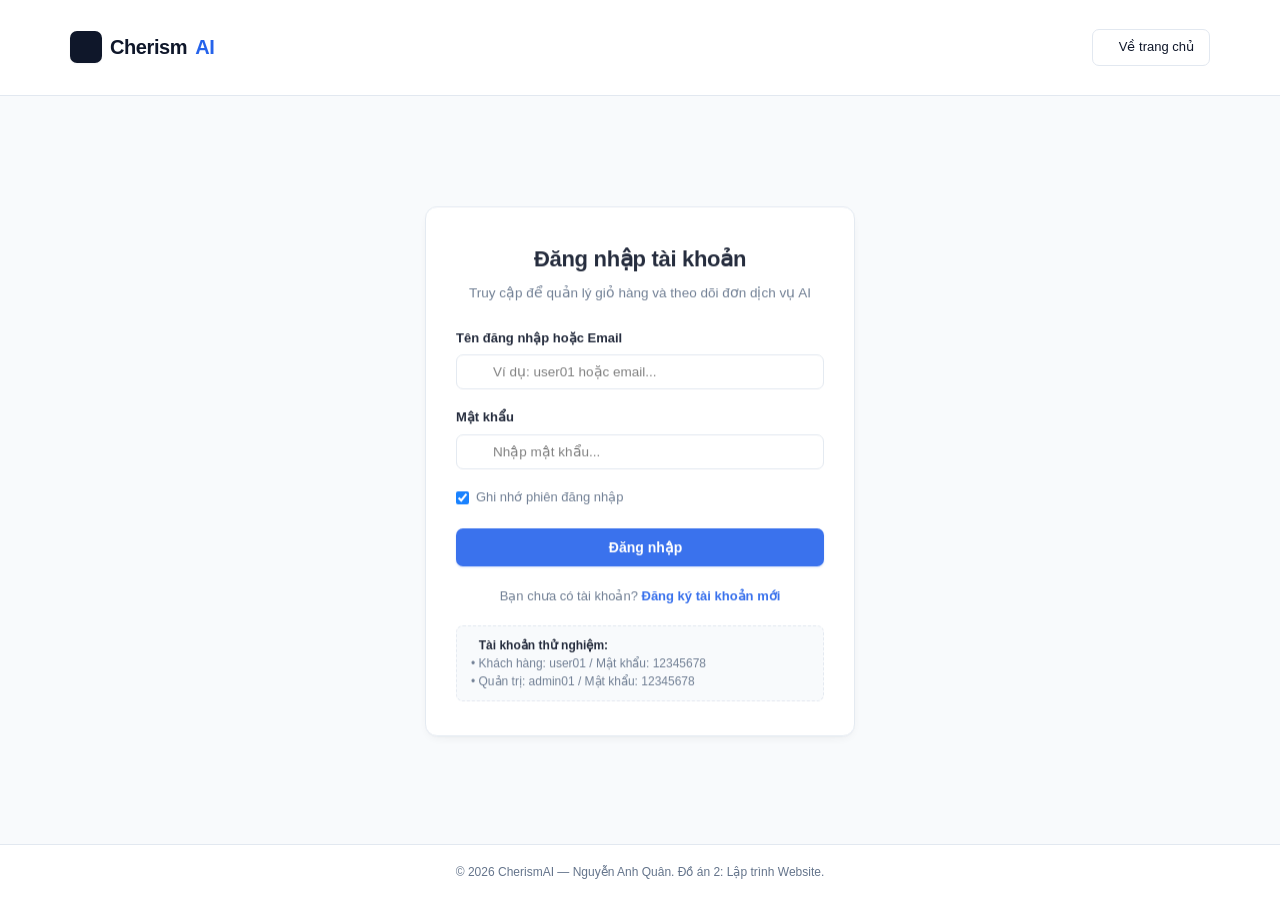
==== src/views/profile.html @ 3a06b3ff "update home, auth, profile & docs" ====
<!DOCTYPE html>
<html lang="vi">

<head>
  <meta charset="UTF-8">
  <meta name="viewport" content="width=device-width, initial-scale=1.0">
  <title>Hồ sơ cá nhân — CherismAI</title>

  <!-- Google Fonts: Plus Jakarta Sans -->
  <link rel="preconnect" href="https://fonts.googleapis.com">
  <link rel="preconnect" href="https://fonts.gstatic.com" crossorigin>
  <link href="https://fonts.googleapis.com/css2?family=Plus+Jakarta+Sans:wght@400;500;600;700&display=swap" rel="stylesheet">

  <link rel="stylesheet" href="../public/css/home.css">
  <link rel="stylesheet" href="../public/css/profile.css">
  <!-- Font Awesome Icons -->
  <link rel="stylesheet" href="https://cdnjs.cloudflare.com/ajax/libs/font-awesome/6.4.0/css/all.min.css">
</head>

<body>

  <!-- HEADER -->
  <header class="header">
    <div class="container nav-container">
      <a href="index.html" class="logo">
        <div class="logo-icon-box">
          <i class="fa-solid fa-shapes"></i>
        </div>
        Cherism<span>AI</span>
      </a>

      <div class="search-box">
        <input type="text" id="searchInput" placeholder="Tìm kiếm gói cước AI...">
        <button id="searchBtn" title="Tìm kiếm"><i class="fa-solid fa-magnifying-glass"></i></button>
      </div>

      <nav class="nav-links">
        <a href="index.html">Trang chủ</a>
        <a href="index.html#services">Dịch vụ AI</a>
        <a href="order_history.html">Đơn hàng</a>
        <a href="policy/term.html">Chính sách</a>
      </nav>

      <div class="user-actions">
        <a href="cart.html" class="cart-btn" title="Giỏ hàng">
          <i class="fa-solid fa-cart-shopping"></i>
          <span class="badge" id="cartCount">0</span>
        </a>
        <div id="userAuthArea" class="user-status"></div>
      </div>
    </div>
  </header>

  <!-- BREADCRUMB -->
  <div class="breadcrumb-wrap">
    <div class="container">
      <ul class="breadcrumb-list">
        <li><a href="index.html"><i class="fa-solid fa-house"></i> Trang chủ</a></li>
        <li><i class="fa-solid fa-chevron-right" style="font-size: 10px;"></i></li>
        <li>Tài khoản</li>
        <li><i class="fa-solid fa-chevron-right" style="font-size: 10px;"></i></li>
        <li class="current">Hồ sơ cá nhân</li>
      </ul>
    </div>
  </div>

  <!-- MAIN ACCOUNT LAYOUT -->
  <main class="container account-layout">
    <!-- LEFT SIDEBAR -->
    <aside class="account-sidebar">
      <div class="account-user-card">
        <div class="user-avatar-circle" id="sidebarAvatar">U</div>
        <h3 id="sidebarUsername">Người dùng</h3>
        <div class="user-email-text" id="sidebarEmail">email@example.com</div>
        <span class="user-role-badge" id="sidebarRole">Khách hàng</span>
      </div>

      <nav class="account-nav">
        <a href="profile.html" class="account-nav-item active">
          <i class="fa-regular fa-user"></i> Hồ sơ cá nhân
        </a>
        <a href="order_history.html" class="account-nav-item">
          <i class="fa-regular fa-clipboard"></i> Đơn hàng của tôi
        </a>
        <a href="payment_history.html" class="account-nav-item">
          <i class="fa-regular fa-credit-card"></i> Lịch sử thanh toán
        </a>
        <a href="auth/change.html" class="account-nav-item">
          <i class="fa-solid fa-key"></i> Đổi mật khẩu
        </a>
        <a href="javascript:void(0)" onclick="handleLogout()" class="account-nav-item logout">
          <i class="fa-solid fa-arrow-right-from-bracket"></i> Đăng xuất
        </a>
      </nav>
    </aside>

    <!-- RIGHT CONTENT -->
    <section class="account-main">
      <!-- STAT CARDS -->
      <div class="stat-grid">
        <div class="stat-card">
          <div class="stat-icon" style="background: #eff6ff; color: #2563eb;">
            <i class="fa-solid fa-box-archive"></i>
          </div>
          <div class="stat-info">
            <div class="stat-value" id="statOrderCount">0</div>
            <div class="stat-label">Đơn hàng đã đặt</div>
          </div>
        </div>

        <div class="stat-card">
          <div class="stat-icon" style="background: #ecfdf5; color: #16a34a;">
            <i class="fa-solid fa-receipt"></i>
          </div>
          <div class="stat-info">
            <div class="stat-value" id="statPaymentCount">0</div>
            <div class="stat-label">Giao dịch thanh toán</div>
          </div>
        </div>
      </div>

      <!-- PROFILE FORM CARD -->
      <div class="account-card">
        <div class="account-card-header">
          <h3><i class="fa-solid fa-address-card" style="color: var(--primary-color); margin-right: 6px;"></i> Thông tin tài khoản</h3>
        </div>
        <div class="account-card-body">
          <div id="profileAlert" class="form-alert"></div>

          <form id="profileForm" novalidate>
            <div style="display: grid; grid-template-columns: 1fr 1fr; gap: 18px;">
              <!-- Mã định danh (UID) -->
              <div class="form-group">
                <label class="form-label">Mã tài khoản</label>
                <input type="text" id="uidInput" class="form-input" style="background: #f8fafc; cursor: not-allowed;" readonly>
              </div>

              <!-- Vai trò -->
              <div class="form-group">
                <label class="form-label">Vai trò hệ thống</label>
                <input type="text" id="roleInput" class="form-input" style="background: #f8fafc; cursor: not-allowed;" readonly>
              </div>
            </div>

            <!-- Tên đăng nhập -->
            <div class="form-group">
              <label class="form-label" for="usernameInput">Tên người dùng (Username)</label>
              <div class="form-input-wrap">
                <i class="fa-regular fa-user form-input-icon"></i>
                <input type="text" id="usernameInput" class="form-input" placeholder="Nhập tên người dùng..." required>
              </div>
              <div id="usernameError" class="form-error-msg">Tên người dùng phải có ít nhất 3 ký tự.</div>
            </div>

            <!-- Email -->
            <div class="form-group">
              <label class="form-label" for="emailInput">Địa chỉ Email</label>
              <div class="form-input-wrap">
                <i class="fa-regular fa-envelope form-input-icon"></i>
                <input type="email" id="emailInput" class="form-input" placeholder="Nhập địa chỉ email..." required>
              </div>
              <div id="emailError" class="form-error-msg">Địa chỉ email không hợp lệ.</div>
            </div>

            <!-- Ngày tham gia -->
            <div class="form-group">
              <label class="form-label">Ngày tham gia hệ thống</label>
              <input type="text" id="createdAtInput" class="form-input" style="background: #f8fafc; cursor: not-allowed;" readonly>
            </div>

            <!-- Actions -->
            <div style="display: flex; gap: 12px; margin-top: 24px; flex-wrap: wrap;">
              <button type="submit" id="saveProfileBtn" class="btn btn-primary">
                <i class="fa-regular fa-floppy-disk"></i> Lưu thay đổi
              </button>
              <a href="auth/change.html" class="btn btn-secondary">
                <i class="fa-solid fa-key"></i> Đổi mật khẩu
              </a>
            </div>
          </form>
        </div>
      </div>
    </section>
  </main>

  <!-- TOAST NOTIFICATION -->
  <div class="toast-msg" id="toastMsg"></div>

  <!-- FOOTER -->
  <footer class="footer">
    <div class="container footer-content">
      <div class="footer-col">
        <h4>CherismAI</h4>
        <p>Đồ án 2: Website cung cấp dịch vụ AI phục vụ học tập và công việc.</p>
        <p>Sinh viên: Nguyễn Anh Quân — MSSV: 10124262</p>
        <p>Trường ĐH Sư phạm Kỹ thuật Hưng Yên</p>
      </div>
      <div class="footer-col">
        <h4>Dịch vụ AI</h4>
        <ul>
          <li><a href="index.html#services">Tạo văn bản (ChatGPT, Claude)</a></li>
          <li><a href="index.html#services">Tạo ảnh (Midjourney, Canva)</a></li>
          <li><a href="index.html#services">Lập trình (Copilot, DeepSeek)</a></li>
        </ul>
      </div>
      <div class="footer-col">
        <h4>Tài khoản</h4>
        <ul>
          <li><a href="cart.html">Giỏ hàng</a></li>
          <li><a href="order_history.html">Lịch sử đơn hàng</a></li>
          <li><a href="payment_history.html">Lịch sử thanh toán</a></li>
          <li><a href="profile.html">Hồ sơ cá nhân</a></li>
        </ul>
      </div>
      <div class="footer-col">
        <h4>Chính sách</h4>
        <ul>
          <li><a href="policy/term.html">Điều khoản dịch vụ</a></li>
          <li><a href="policy/privacy.html">Chính sách bảo mật</a></li>
          <li><a href="policy/refund.html">Chính sách hoàn tiền</a></li>
        </ul>
      </div>
    </div>
    <div class="footer-bottom">
      <p>&copy; 2026 CherismAI — Nguyễn Anh Quân. Tất cả quyền được bảo lưu.</p>
    </div>
  </footer>

  <!-- SCRIPTS (TÁCH RIÊNG HOÀN TOÀN) -->
  <script src="../public/js/load_data.js"></script>
  <script src="../public/js/profile.js"></script>
</body>

</html>
---- src/public/css/home.css ----
/* --- RESET VÀ CẤU HÌNH BIẾN TOÀN CỤC --- */
:root {
    --primary-color: #2563eb;
    --primary-hover: #1d4ed8;
    --primary-light: #eff6ff;
    --secondary-color: #0f172a;
    --bg-color: #f8fafc;
    --card-bg: #ffffff;
    --text-dark: #0f172a;
    --text-muted: #64748b;
    --border-color: #e2e8f0;
    --border-hover: #cbd5e1;
    --accent-color: #f59e0b;
    --success-color: #16a34a;
    --shadow-sm: 0 1px 2px 0 rgba(15, 23, 42, 0.05);
    --shadow-md: 0 4px 12px -2px rgba(15, 23, 42, 0.06), 0 2px 4px -2px rgba(15, 23, 42, 0.04);
    --shadow-lg: 0 16px 32px -8px rgba(15, 23, 42, 0.09), 0 4px 8px -2px rgba(15, 23, 42, 0.03);
    --ease-out: cubic-bezier(0.16, 1, 0.3, 1);
}

* {
    margin: 0;
    padding: 0;
    box-sizing: border-box;
    font-family: -apple-system, BlinkMacSystemFont, 'Plus Jakarta Sans', 'Segoe UI', Roboto, sans-serif;
}

body {
    background-color: var(--bg-color);
    color: var(--text-dark);
    line-height: 1.6;
    -webkit-font-smoothing: antialiased;
}

.container {
    width: 92%;
    max-width: 1140px;
    margin: 0 auto;
}

/* --- HEADER & NAVIGATION (Blended Backdrop Blur) --- */
.header {
    background-color: rgba(255, 255, 255, 0.94);
    backdrop-filter: blur(10px);
    -webkit-backdrop-filter: blur(10px);
    border-bottom: 1px solid rgba(226, 232, 240, 0.85);
    position: sticky;
    top: 0;
    z-index: 100;
    transition: background-color 0.2s var(--ease-out), box-shadow 0.2s var(--ease-out);
}

.nav-container {
    display: flex;
    align-items: center;
    justify-content: space-between;
    padding: 13px 0;
    gap: 20px;
}

.logo {
    font-size: 20px;
    font-weight: 700;
    text-decoration: none;
    color: var(--secondary-color);
    display: flex;
    align-items: center;
    gap: 8px;
    letter-spacing: -0.4px;
    transition: transform 0.2s var(--ease-out);
}

.logo:hover {
    transform: scale(1.02);
}

.logo-icon-box {
    width: 32px;
    height: 32px;
    background: var(--secondary-color);
    color: #fff;
    border-radius: 7px;
    display: flex;
    align-items: center;
    justify-content: center;
    font-size: 15px;
    box-shadow: var(--shadow-sm);
}

.logo span {
    color: var(--primary-color);
}

.search-box {
    display: flex;
    width: 340px;
    background: #f1f5f9;
    border-radius: 8px;
    overflow: hidden;
    border: 1px solid transparent;
    transition: all 0.2s var(--ease-out);
}

.search-box:focus-within {
    background: #ffffff;
    border-color: var(--primary-color);
    box-shadow: 0 0 0 3px rgba(37, 99, 235, 0.12);
}

.search-box input {
    flex: 1;
    padding: 8px 12px;
    border: none;
    outline: none;
    background: transparent;
    font-size: 13.5px;
    color: var(--text-dark);
}

.search-box button {
    background: transparent;
    color: var(--text-muted);
    border: none;
    padding: 0 14px;
    cursor: pointer;
    transition: color 0.15s;
}

.search-box button:hover {
    color: var(--primary-color);
}

.nav-links {
    display: flex;
    align-items: center;
    gap: 22px;
}

.nav-links a {
    text-decoration: none;
    color: var(--text-muted);
    font-weight: 500;
    font-size: 14px;
    position: relative;
    padding: 4px 0;
    transition: color 0.15s ease;
}

.nav-links a::after {
    content: '';
    position: absolute;
    bottom: -1px;
    left: 0;
    width: 0%;
    height: 2px;
    background-color: var(--primary-color);
    transition: width 0.2s var(--ease-out);
    border-radius: 2px;
}

.nav-links a:hover,
.nav-links a.active {
    color: var(--secondary-color);
}

.nav-links a.active::after,
.nav-links a:hover::after {
    width: 100%;
}

.user-actions {
    display: flex;
    align-items: center;
    gap: 12px;
}

.cart-btn {
    position: relative;
    color: var(--text-dark);
    font-size: 16px;
    text-decoration: none;
    display: flex;
    align-items: center;
    justify-content: center;
    width: 38px;
    height: 38px;
    border-radius: 8px;
    border: 1px solid var(--border-color);
    background: #fff;
    transition: all 0.2s var(--ease-out);
}

.cart-btn:hover {
    border-color: var(--primary-color);
    color: var(--primary-color);
    transform: translateY(-1px);
    box-shadow: var(--shadow-sm);
}

.cart-btn .badge {
    position: absolute;
    top: -6px;
    right: -6px;
    background-color: var(--primary-color);
    color: #fff;
    font-size: 11px;
    font-weight: 700;
    padding: 1px 6px;
    border-radius: 10px;
    min-width: 18px;
    text-align: center;
    transition: transform 0.2s var(--ease-out);
}

/* Hiệu ứng nảy Badge khi thêm giỏ hàng */
.cart-btn .badge.bounce {
    animation: badgeBounce 0.4s var(--ease-out);
}

@keyframes badgeBounce {
    0% { transform: scale(1); }
    50% { transform: scale(1.35); }
    100% { transform: scale(1); }
}

.user-status {
    display: flex;
    align-items: center;
    gap: 8px;
}

.btn {
    padding: 7px 15px;
    border-radius: 7px;
    cursor: pointer;
    font-size: 13px;
    font-weight: 500;
    border: 1px solid transparent;
    text-decoration: none;
    display: inline-flex;
    align-items: center;
    gap: 6px;
    transition: all 0.2s var(--ease-out);
}

.btn:active {
    transform: scale(0.97);
}

.btn-primary {
    background: var(--primary-color);
    color: #fff;
    box-shadow: 0 1px 2px rgba(37, 99, 235, 0.2);
}

.btn-primary:hover {
    background: var(--primary-hover);
    box-shadow: 0 4px 10px rgba(37, 99, 235, 0.25);
    transform: translateY(-1px);
}

.btn-secondary {
    background: #fff;
    color: var(--text-dark);
    border-color: var(--border-color);
}

.btn-secondary:hover {
    background: #f8fafc;
    border-color: var(--border-hover);
    transform: translateY(-1px);
}

.btn-outline {
    background: transparent;
    border-color: var(--border-color);
    color: var(--text-dark);
}

.btn-outline:hover {
    border-color: var(--primary-color);
    color: var(--primary-color);
}

/* --- HERO SECTION (Tinh chỉnh thanh lịch, nhẹ nhàng) --- */
.hero {
    background: radial-gradient(100% 100% at 50% 0%, #f1f5f9 0%, #ffffff 80%);
    border-bottom: 1px solid var(--border-color);
    padding: 60px 0 54px 0;
    position: relative;
    overflow: hidden;
}

.hero-content {
    max-width: 740px;
    margin: 0 auto;
    text-align: center;
    animation: heroFadeIn 0.6s var(--ease-out);
}

@keyframes heroFadeIn {
    from {
        opacity: 0;
        transform: translateY(14px);
    }
    to {
        opacity: 1;
        transform: translateY(0);
    }
}

.hero-tag {
    display: inline-flex;
    align-items: center;
    gap: 6px;
    font-size: 12px;
    font-weight: 600;
    color: var(--primary-color);
    background: #eff6ff;
    border: 1px solid #bfdbfe;
    padding: 4px 12px;
    border-radius: 20px;
    margin-bottom: 16px;
}

.hero-tag i {
    font-size: 11px;
}

.hero h1 {
    font-size: 34px;
    font-weight: 700;
    color: var(--secondary-color);
    line-height: 1.25;
    letter-spacing: -0.6px;
    margin-bottom: 14px;
}

.hero p {
    font-size: 15px;
    color: var(--text-muted);
    line-height: 1.6;
    margin-bottom: 24px;
}

.hero-btns {
    display: flex;
    justify-content: center;
    gap: 12px;
}

/* --- SERVICES SECTION & FILTER TABS --- */
.services-section {
    padding: 45px 0 60px 0;
}

.section-title {
    margin-bottom: 25px;
}

.section-title h2 {
    font-size: 22px;
    font-weight: 700;
    color: var(--secondary-color);
    letter-spacing: -0.3px;
    margin-bottom: 6px;
}

.section-title p {
    color: var(--text-muted);
    font-size: 14px;
}

.filter-tabs {
    display: flex;
    gap: 8px;
    margin-bottom: 25px;
    flex-wrap: wrap;
}

.tab-btn {
    padding: 7px 15px;
    border-radius: 8px;
    border: 1px solid var(--border-color);
    background: #fff;
    cursor: pointer;
    font-size: 13px;
    font-weight: 500;
    color: var(--text-muted);
    transition: all 0.2s var(--ease-out);
}

.tab-btn:hover {
    border-color: var(--border-hover);
    color: var(--secondary-color);
}

.tab-btn.active {
    background: var(--secondary-color);
    color: #fff;
    border-color: var(--secondary-color);
    box-shadow: var(--shadow-sm);
}

/* --- SERVICE GRID & CARDS --- */
.service-grid {
    display: grid;
    grid-template-columns: repeat(auto-fill, minmax(260px, 1fr));
    gap: 22px;
}

.service-card {
    background: var(--card-bg);
    border-radius: 10px;
    border: 1px solid var(--border-color);
    overflow: hidden;
    box-shadow: var(--shadow-sm);
    display: flex;
    flex-direction: column;
    transition: transform 0.22s var(--ease-out), box-shadow 0.22s var(--ease-out), border-color 0.22s var(--ease-out);
    opacity: 0;
    animation: cardEntrance 0.4s var(--ease-out) forwards;
}

/* Card Thumbnail */
.card-thumb {
    width: 100%;
    height: 145px;
    background: #f1f5f9;
    overflow: hidden;
    position: relative;
    border-bottom: 1px solid var(--border-color);
}

.card-thumb img {
    width: 100%;
    height: 100%;
    object-fit: cover;
    transition: transform 0.3s var(--ease-out);
}

.service-card:hover .card-thumb img {
    transform: scale(1.05);
}

@keyframes cardEntrance {
    from {
        opacity: 0;
        transform: translateY(12px);
    }
    to {
        opacity: 1;
        transform: translateY(0);
    }
}

.service-card:hover {
    transform: translateY(-4px);
    box-shadow: var(--shadow-md);
    border-color: #cbd5e1;
}

.card-body {
    padding: 18px;
    display: flex;
    flex-direction: column;
    flex: 1;
}

.card-header-line {
    display: flex;
    align-items: center;
    justify-content: space-between;
    margin-bottom: 12px;
}

.card-brand-wrap {
    display: flex;
    align-items: center;
    gap: 8px;
}

.card-icon {
    width: 32px;
    height: 32px;
    border-radius: 7px;
    display: flex;
    align-items: center;
    justify-content: center;
    font-size: 15px;
}

.card-tag {
    font-size: 11px;
    font-weight: 600;
    color: var(--primary-color);
    background: var(--primary-light);
    padding: 2px 8px;
    border-radius: 4px;
}

.card-duration {
    font-size: 12px;
    color: var(--text-muted);
}

.card-title {
    font-size: 16px;
    font-weight: 600;
    margin-bottom: 6px;
    color: var(--secondary-color);
    letter-spacing: -0.2px;
}

.card-desc {
    font-size: 13px;
    color: var(--text-muted);
    margin-bottom: 16px;
    flex: 1;
    line-height: 1.5;
}

.card-footer {
    display: flex;
    align-items: center;
    justify-content: space-between;
    border-top: 1px solid #f1f5f9;
    padding-top: 14px;
    gap: 8px;
}

.price {
    font-size: 16px;
    font-weight: 700;
    color: var(--secondary-color);
}

.card-btns {
    display: flex;
    gap: 6px;
}

/* --- FEATURES (QUY TRÌNH 3 BƯỚC) --- */
.features {
    background: #ffffff;
    border-top: 1px solid var(--border-color);
    border-bottom: 1px solid var(--border-color);
    padding: 45px 0;
}

.features-grid {
    display: grid;
    grid-template-columns: repeat(3, 1fr);
    gap: 25px;
}

.feature-item {
    padding: 16px;
    border-radius: 8px;
    border: 1px solid transparent;
    transition: all 0.2s var(--ease-out);
}

.feature-item:hover {
    background: #f8fafc;
    border-color: var(--border-color);
    transform: translateY(-2px);
}

.feature-icon-box {
    width: 44px;
    height: 44px;
    background: #eff6ff;
    color: var(--primary-color);
    border-radius: 8px;
    display: flex;
    align-items: center;
    justify-content: center;
    font-size: 18px;
    margin-bottom: 14px;
    transition: transform 0.2s var(--ease-out);
}

.feature-item:hover .feature-icon-box {
    transform: scale(1.08);
}

.feature-item h3 {
    font-size: 15px;
    font-weight: 600;
    margin-bottom: 6px;
    color: var(--secondary-color);
}

.feature-item p {
    color: var(--text-muted);
    font-size: 13px;
    line-height: 1.5;
}

/* --- FOOTER --- */
.footer {
    background: #0f172a;
    color: #94a3b8;
    padding: 48px 0 22px 0;
    font-size: 13px;
}

.footer-content {
    display: grid;
    grid-template-columns: 2fr 1fr 1fr 1fr;
    gap: 30px;
    margin-bottom: 30px;
}

.footer-col h4 {
    color: #f8fafc;
    font-size: 14px;
    font-weight: 600;
    margin-bottom: 14px;
}

.footer-col p {
    line-height: 1.6;
    margin-bottom: 10px;
}

.footer-col ul {
    list-style: none;
}

.footer-col ul li {
    margin-bottom: 8px;
}

.footer-col ul li a {
    color: #94a3b8;
    text-decoration: none;
    transition: color 0.15s, transform 0.15s;
    display: inline-block;
}

.footer-col ul li a:hover {
    color: #ffffff;
    transform: translateX(2px);
}

.footer-bottom {
    border-top: 1px solid #1e293b;
    padding-top: 20px;
    text-align: center;
    color: #64748b;
    font-size: 12px;
}

/* --- MODAL CHI TIẾT DỊCH VỤ (Spring Entrance Animation) --- */
.modal-overlay {
    position: fixed;
    top: 0;
    left: 0;
    right: 0;
    bottom: 0;
    background: rgba(15, 23, 42, 0.5);
    backdrop-filter: blur(4px);
    -webkit-backdrop-filter: blur(4px);
    display: none;
    align-items: center;
    justify-content: center;
    z-index: 1000;
    padding: 16px;
    opacity: 0;
    transition: opacity 0.25s var(--ease-out);
}

.modal-overlay.active {
    display: flex;
    opacity: 1;
}

.modal-box {
    background: #ffffff;
    border-radius: 10px;
    width: 100%;
    max-width: 520px;
    border: 1px solid var(--border-color);
    box-shadow: var(--shadow-lg);
    overflow: hidden;
    transform: scale(0.95) translateY(10px);
    transition: transform 0.25s var(--ease-out);
}

.modal-overlay.active .modal-box {
    transform: scale(1) translateY(0);
}

.modal-header {
    display: flex;
    align-items: center;
    justify-content: space-between;
    padding: 14px 20px;
    border-bottom: 1px solid var(--border-color);
}

.modal-header h3 {
    font-size: 16px;
    font-weight: 600;
    color: var(--secondary-color);
}

.modal-thumb {
    width: 100%;
    height: 160px;
    background: #f1f5f9;
    overflow: hidden;
    border-bottom: 1px solid var(--border-color);
}

.modal-thumb img {
    width: 100%;
    height: 100%;
    object-fit: cover;
}

.modal-close {
    background: transparent;
    border: none;
    font-size: 20px;
    cursor: pointer;
    color: var(--text-muted);
    transition: color 0.15s, transform 0.15s;
    padding: 0 4px;
}

.modal-close:hover {
    color: var(--text-dark);
    transform: scale(1.1);
}

.modal-body {
    padding: 20px;
    font-size: 14px;
}

.modal-info-row {
    display: flex;
    justify-content: space-between;
    margin-bottom: 10px;
    padding-bottom: 8px;
    border-bottom: 1px dashed var(--border-color);
}

.modal-info-row .label {
    color: var(--text-muted);
}

.modal-info-row .val {
    font-weight: 600;
    color: var(--secondary-color);
}

.modal-desc-title {
    font-weight: 600;
    margin-top: 14px;
    margin-bottom: 6px;
    color: var(--secondary-color);
}

.modal-desc-content {
    color: var(--text-muted);
    line-height: 1.5;
    background: #f8fafc;
    padding: 12px;
    border-radius: 6px;
    border: 1px solid var(--border-color);
}

.modal-footer {
    display: flex;
    justify-content: flex-end;
    gap: 10px;
    padding: 14px 20px;
    border-top: 1px solid var(--border-color);
    background: #f8fafc;
}

/* --- TOAST THÔNG BÁO (Smooth Slide-Up Notification) --- */
.toast-msg {
    position: fixed;
    bottom: 24px;
    right: 24px;
    background: #0f172a;
    color: #fff;
    padding: 11px 18px;
    border-radius: 8px;
    font-size: 13px;
    display: flex;
    align-items: center;
    gap: 8px;
    z-index: 1001;
    box-shadow: 0 10px 25px -5px rgba(0, 0, 0, 0.25);
    opacity: 0;
    transform: translateY(16px);
    pointer-events: none;
    transition: opacity 0.25s var(--ease-out), transform 0.25s var(--ease-out);
}

.toast-msg.active {
    opacity: 1;
    transform: translateY(0);
    pointer-events: auto;
}

/* --- RESPONSIVE MOBILE --- */
@media (max-width: 820px) {
    .nav-container {
        flex-wrap: wrap;
    }

    .search-box {
        order: 3;
        width: 100%;
    }

    .features-grid {
        grid-template-columns: 1fr;
    }

    .footer-content {
        grid-template-columns: 1fr 1fr;
    }
}

@media (max-width: 540px) {
    .footer-content {
        grid-template-columns: 1fr;
    }

    .nav-links {
        display: none;
    }
}


/* ============================================================
   AUTH PAGES (LOGIN & REGISTER)
   ============================================================ */
.auth-page {
    min-height: 100vh;
    display: flex;
    flex-direction: column;
    justify-content: space-between;
    background-color: var(--bg-color);
}

.auth-header {
    padding: 16px 0;
    border-bottom: 1px solid var(--border-color);
    background: #ffffff;
}

.auth-container {
    flex: 1;
    display: flex;
    align-items: center;
    justify-content: center;
    padding: 40px 16px;
}

.auth-card {
    background: #ffffff;
    border: 1px solid var(--border-color);
    border-radius: 12px;
    box-shadow: var(--shadow-md);
    width: 100%;
    max-width: 430px;
    padding: 34px 30px;
    animation: heroFadeIn 0.35s var(--ease-out);
}

.auth-card-header {
    text-align: center;
    margin-bottom: 24px;
}

.auth-card-header h2 {
    font-size: 22px;
    font-weight: 700;
    color: var(--secondary-color);
    margin-bottom: 6px;
    letter-spacing: -0.3px;
}

.auth-card-header p {
    font-size: 13.5px;
    color: var(--text-muted);
}

.form-group {
    margin-bottom: 18px;
}

.form-label {
    display: block;
    font-size: 13px;
    font-weight: 600;
    color: var(--secondary-color);
    margin-bottom: 6px;
}

.form-input-wrap {
    position: relative;
    display: flex;
    align-items: center;
}

.form-input-icon {
    position: absolute;
    left: 12px;
    color: var(--text-muted);
    font-size: 14px;
    pointer-events: none;
}

.form-input {
    width: 100%;
    padding: 9px 38px 9px 36px;
    border: 1px solid var(--border-color);
    border-radius: 7px;
    font-size: 13.5px;
    color: var(--text-dark);
    background: #ffffff;
    outline: none;
    transition: all 0.2s var(--ease-out);
}

.form-input:focus {
    border-color: var(--primary-color);
    box-shadow: 0 0 0 3px rgba(37, 99, 235, 0.12);
}

.form-input.error {
    border-color: #ef4444;
    background-color: #fef2f2;
}

.password-toggle-btn {
    position: absolute;
    right: 10px;
    background: none;
    border: none;
    color: var(--text-muted);
    cursor: pointer;
    font-size: 14px;
    padding: 4px;
    transition: color 0.15s;
}

.password-toggle-btn:hover {
    color: var(--text-dark);
}

.form-error-msg {
    font-size: 12px;
    color: #dc2626;
    margin-top: 5px;
    display: none;
}

.form-error-msg.active {
    display: block;
}

.form-alert {
    padding: 10px 14px;
    border-radius: 7px;
    font-size: 13px;
    margin-bottom: 18px;
    display: none;
}

.form-alert.error {
    background-color: #fef2f2;
    border: 1px solid #fecaca;
    color: #991b1b;
    display: flex;
    align-items: center;
    gap: 8px;
}

.form-alert.success {
    background-color: #f0fdf4;
    border: 1px solid #bbf7d0;
    color: #166534;
    display: flex;
    align-items: center;
    gap: 8px;
}

.form-options {
    display: flex;
    align-items: center;
    justify-content: space-between;
    font-size: 13px;
    margin-bottom: 20px;
}

.form-checkbox {
    display: flex;
    align-items: center;
    gap: 7px;
    cursor: pointer;
    color: var(--text-muted);
}

.btn-block {
    width: 100%;
    justify-content: center;
    padding: 10px;
    font-size: 14px;
    font-weight: 600;
}

.auth-footer-text {
    text-align: center;
    font-size: 13px;
    color: var(--text-muted);
    margin-top: 20px;
}

.auth-footer-text a {
    color: var(--primary-color);
    font-weight: 600;
    text-decoration: none;
}

.auth-footer-text a:hover {
    text-decoration: underline;
}

.auth-hint-box {
    margin-top: 18px;
    padding: 10px 14px;
    background: #f8fafc;
    border: 1px dashed var(--border-color);
    border-radius: 7px;
    font-size: 12px;
    color: var(--text-muted);
    line-height: 1.5;
}

.auth-hint-box strong {
    color: var(--secondary-color);
}


/* ============================================================
   ACCOUNT & DASHBOARD LAYOUT (PROFILE, ORDERS, PAYMENTS)
   ============================================================ */
.breadcrumb-wrap {
    padding: 12px 0;
    border-bottom: 1px solid var(--border-color);
    background: #ffffff;
    font-size: 13px;
    color: var(--text-muted);
}

.breadcrumb-list {
    display: flex;
    align-items: center;
    gap: 8px;
    list-style: none;
}

.breadcrumb-list a {
    color: var(--text-muted);
    text-decoration: none;
    transition: color 0.15s;
}

.breadcrumb-list a:hover {
    color: var(--primary-color);
}

.breadcrumb-list .current {
    color: var(--secondary-color);
    font-weight: 600;
}

.account-layout {
    display: grid;
    grid-template-columns: 260px 1fr;
    gap: 28px;
    padding: 30px 0 60px 0;
    align-items: start;
}

.account-sidebar {
    background: #ffffff;
    border: 1px solid var(--border-color);
    border-radius: 10px;
    box-shadow: var(--shadow-sm);
    overflow: hidden;
}

.account-user-card {
    padding: 22px 18px;
    border-bottom: 1px solid var(--border-color);
    text-align: center;
    background: #f8fafc;
}

.user-avatar-circle {
    width: 54px;
    height: 54px;
    border-radius: 50%;
    background: var(--secondary-color);
    color: #ffffff;
    font-size: 22px;
    font-weight: 700;
    display: flex;
    align-items: center;
    justify-content: center;
    margin: 0 auto 10px auto;
    box-shadow: var(--shadow-sm);
}

.account-user-card h3 {
    font-size: 16px;
    font-weight: 700;
    color: var(--secondary-color);
    margin-bottom: 3px;
}

.account-user-card .user-email-text {
    font-size: 12px;
    color: var(--text-muted);
    margin-bottom: 8px;
}

.account-user-card .user-role-badge {
    display: inline-block;
    font-size: 11px;
    font-weight: 600;
    padding: 2px 10px;
    border-radius: 12px;
    background: #e0f2fe;
    color: #0369a1;
}

.account-nav {
    display: flex;
    flex-direction: column;
    padding: 8px;
}

.account-nav-item {
    display: flex;
    align-items: center;
    gap: 12px;
    padding: 10px 14px;
    border-radius: 7px;
    text-decoration: none;
    color: var(--text-muted);
    font-size: 13.5px;
    font-weight: 500;
    transition: all 0.15s ease;
}

.account-nav-item i {
    font-size: 15px;
    width: 20px;
    text-align: center;
}

.account-nav-item:hover {
    background: #f1f5f9;
    color: var(--secondary-color);
}

.account-nav-item.active {
    background: var(--secondary-color);
    color: #ffffff;
}

.account-nav-item.logout {
    color: #dc2626;
    margin-top: 6px;
    border-top: 1px solid #f1f5f9;
}

.account-nav-item.logout:hover {
    background: #fef2f2;
    color: #b91c1c;
}

.account-main {
    display: flex;
    flex-direction: column;
    gap: 22px;
}

.account-card {
    background: #ffffff;
    border: 1px solid var(--border-color);
    border-radius: 10px;
    box-shadow: var(--shadow-sm);
    overflow: hidden;
}

.account-card-header {
    padding: 16px 20px;
    border-bottom: 1px solid var(--border-color);
    display: flex;
    align-items: center;
    justify-content: space-between;
}

.account-card-header h3 {
    font-size: 15px;
    font-weight: 700;
    color: var(--secondary-color);
}

.account-card-body {
    padding: 22px 20px;
}

.stat-grid {
    display: grid;
    grid-template-columns: repeat(2, 1fr);
    gap: 16px;
    margin-bottom: 22px;
}

.stat-card {
    background: #ffffff;
    border: 1px solid var(--border-color);
    border-radius: 8px;
    padding: 16px 18px;
    display: flex;
    align-items: center;
    gap: 14px;
    transition: border-color 0.15s;
}

.stat-card:hover {
    border-color: var(--border-hover);
}

.stat-icon {
    width: 44px;
    height: 44px;
    border-radius: 8px;
    display: flex;
    align-items: center;
    justify-content: center;
    font-size: 18px;
}

.stat-info .stat-value {
    font-size: 20px;
    font-weight: 700;
    color: var(--secondary-color);
    line-height: 1.2;
}

.stat-info .stat-label {
    font-size: 12px;
    color: var(--text-muted);
}

@media (max-width: 768px) {
    .account-layout {
        grid-template-columns: 1fr;
    }

    .stat-grid {
        grid-template-columns: 1fr;
    }
}
---- src/public/css/profile.css ----
/* ============================================================
   DỰ ÁN: CherismAI
   TỆP: profile.css - Kiểu dáng phân hệ quản lý tài khoản & hồ sơ cá nhân
   ============================================================ */

.breadcrumb-wrap {
    padding: 12px 0;
    border-bottom: 1px solid var(--border-color, #e2e8f0);
    background: #ffffff;
    font-size: 13px;
    color: var(--text-muted, #64748b);
}

.breadcrumb-list {
    display: flex;
    align-items: center;
    gap: 8px;
    list-style: none;
}

.breadcrumb-list a {
    color: var(--text-muted, #64748b);
    text-decoration: none;
    transition: color 0.15s;
}

.breadcrumb-list a:hover {
    color: var(--primary-color, #2563eb);
}

.breadcrumb-list .current {
    color: var(--secondary-color, #0f172a);
    font-weight: 600;
}

.account-layout {
    display: grid;
    grid-template-columns: 260px 1fr;
    gap: 28px;
    padding: 30px 0 60px 0;
    align-items: start;
}

.account-sidebar {
    background: #ffffff;
    border: 1px solid var(--border-color, #e2e8f0);
    border-radius: 10px;
    box-shadow: var(--shadow-sm, 0 1px 2px 0 rgba(15, 23, 42, 0.05));
    overflow: hidden;
}

.account-user-card {
    padding: 22px 18px;
    border-bottom: 1px solid var(--border-color, #e2e8f0);
    text-align: center;
    background: #f8fafc;
}

.user-avatar-circle {
    width: 54px;
    height: 54px;
    border-radius: 50%;
    background: var(--secondary-color, #0f172a);
    color: #ffffff;
    font-size: 22px;
    font-weight: 700;
    display: flex;
    align-items: center;
    justify-content: center;
    margin: 0 auto 10px auto;
    box-shadow: var(--shadow-sm, 0 1px 2px 0 rgba(15, 23, 42, 0.05));
}

.account-user-card h3 {
    font-size: 16px;
    font-weight: 700;
    color: var(--secondary-color, #0f172a);
    margin-bottom: 3px;
}

.account-user-card .user-email-text {
    font-size: 12px;
    color: var(--text-muted, #64748b);
    margin-bottom: 8px;
}

.account-user-card .user-role-badge {
    display: inline-block;
    font-size: 11px;
    font-weight: 600;
    padding: 2px 10px;
    border-radius: 12px;
    background: #e0f2fe;
    color: #0369a1;
}

.account-nav {
    display: flex;
    flex-direction: column;
    padding: 8px;
}

.account-nav-item {
    display: flex;
    align-items: center;
    gap: 12px;
    padding: 10px 14px;
    border-radius: 7px;
    text-decoration: none;
    color: var(--text-muted, #64748b);
    font-size: 13.5px;
    font-weight: 500;
    transition: all 0.15s ease;
}

.account-nav-item i {
    font-size: 15px;
    width: 20px;
    text-align: center;
}

.account-nav-item:hover {
    background: #f1f5f9;
    color: var(--secondary-color, #0f172a);
}

.account-nav-item.active {
    background: var(--secondary-color, #0f172a);
    color: #ffffff;
}

.account-nav-item.logout {
    color: #dc2626;
    margin-top: 6px;
    border-top: 1px solid #f1f5f9;
}

.account-nav-item.logout:hover {
    background: #fef2f2;
    color: #b91c1c;
}

.account-main {
    display: flex;
    flex-direction: column;
    gap: 22px;
}

.account-card {
    background: #ffffff;
    border: 1px solid var(--border-color, #e2e8f0);
    border-radius: 10px;
    box-shadow: var(--shadow-sm, 0 1px 2px 0 rgba(15, 23, 42, 0.05));
    overflow: hidden;
}

.account-card-header {
    padding: 16px 20px;
    border-bottom: 1px solid var(--border-color, #e2e8f0);
    display: flex;
    align-items: center;
    justify-content: space-between;
}

.account-card-header h3 {
    font-size: 15px;
    font-weight: 700;
    color: var(--secondary-color, #0f172a);
}

.account-card-body {
    padding: 22px 20px;
}

.stat-grid {
    display: grid;
    grid-template-columns: repeat(2, 1fr);
    gap: 16px;
    margin-bottom: 22px;
}

.stat-card {
    background: #ffffff;
    border: 1px solid var(--border-color, #e2e8f0);
    border-radius: 8px;
    padding: 16px 18px;
    display: flex;
    align-items: center;
    gap: 14px;
    transition: border-color 0.15s;
}

.stat-card:hover {
    border-color: var(--border-hover, #cbd5e1);
}

.stat-icon {
    width: 44px;
    height: 44px;
    border-radius: 8px;
    display: flex;
    align-items: center;
    justify-content: center;
    font-size: 18px;
}

.stat-info .stat-value {
    font-size: 20px;
    font-weight: 700;
    color: var(--secondary-color, #0f172a);
    line-height: 1.2;
}

.stat-info .stat-label {
    font-size: 12px;
    color: var(--text-muted, #64748b);
}

@media (max-width: 768px) {
    .account-layout {
        grid-template-columns: 1fr;
    }

    .stat-grid {
        grid-template-columns: 1fr;
    }
}
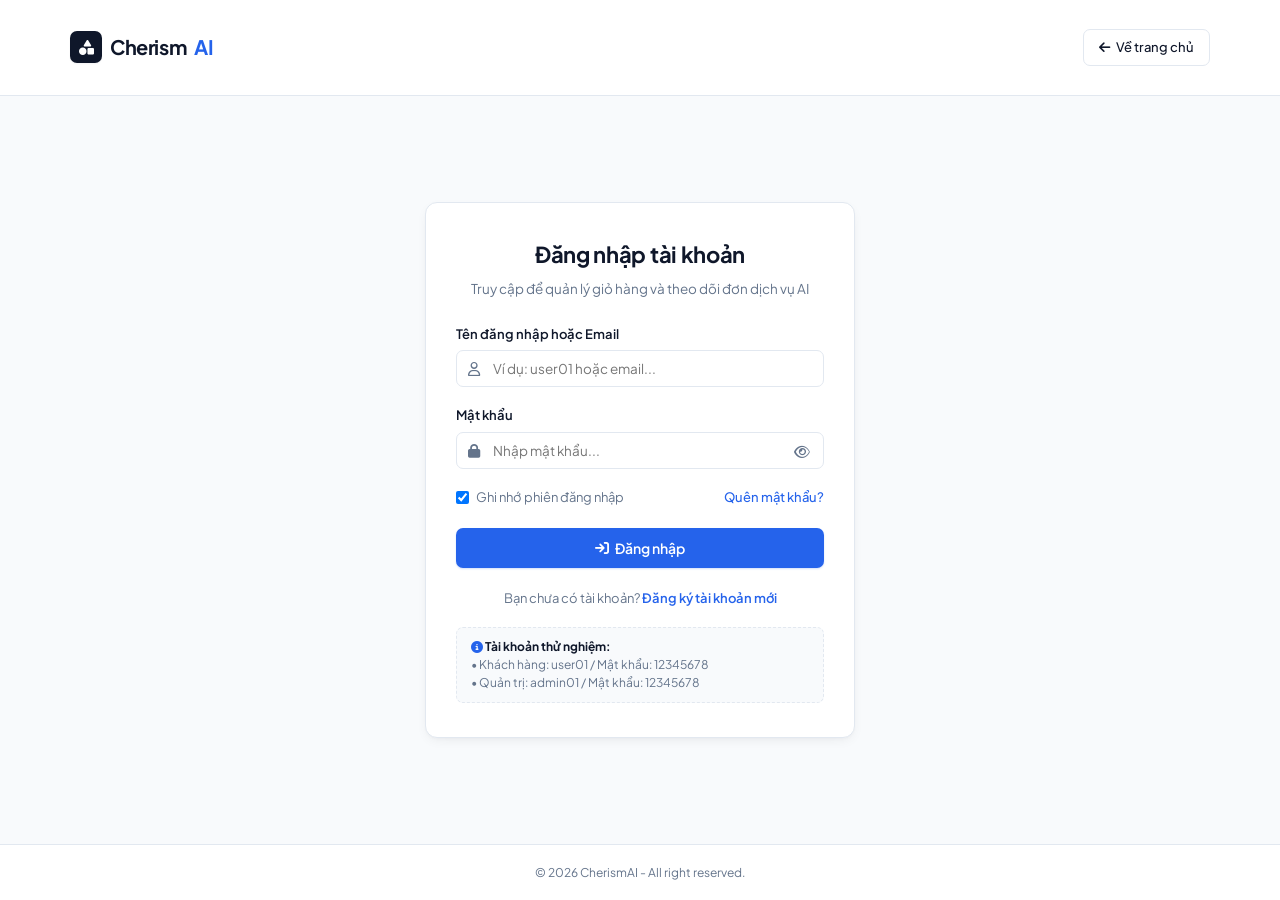
==== commit 14f64e80: "completed user panel" ====
--- a/src/views/profile.html
+++ b/src/views/profile.html
@@ -6,20 +6,18 @@
   <meta name="viewport" content="width=device-width, initial-scale=1.0">
   <title>Hồ sơ cá nhân — CherismAI</title>
 
-  <!-- Google Fonts: Plus Jakarta Sans -->
   <link rel="preconnect" href="https://fonts.googleapis.com">
   <link rel="preconnect" href="https://fonts.gstatic.com" crossorigin>
   <link href="https://fonts.googleapis.com/css2?family=Plus+Jakarta+Sans:wght@400;500;600;700&display=swap" rel="stylesheet">
 
   <link rel="stylesheet" href="../public/css/home.css">
   <link rel="stylesheet" href="../public/css/profile.css">
-  <!-- Font Awesome Icons -->
+
   <link rel="stylesheet" href="https://cdnjs.cloudflare.com/ajax/libs/font-awesome/6.4.0/css/all.min.css">
 </head>
 
 <body>
 
-  <!-- HEADER -->
   <header class="header">
     <div class="container nav-container">
       <a href="index.html" class="logo">
@@ -51,7 +49,6 @@
     </div>
   </header>
 
-  <!-- BREADCRUMB -->
   <div class="breadcrumb-wrap">
     <div class="container">
       <ul class="breadcrumb-list">
@@ -64,9 +61,8 @@
     </div>
   </div>
 
-  <!-- MAIN ACCOUNT LAYOUT -->
   <main class="container account-layout">
-    <!-- LEFT SIDEBAR -->
+
     <aside class="account-sidebar">
       <div class="account-user-card">
         <div class="user-avatar-circle" id="sidebarAvatar">U</div>
@@ -85,6 +81,9 @@
         <a href="payment_history.html" class="account-nav-item">
           <i class="fa-regular fa-credit-card"></i> Lịch sử thanh toán
         </a>
+        <a href="warranty.html" class="account-nav-item">
+          <i class="fa-solid fa-screwdriver-wrench"></i> Yêu cầu bảo hành
+        </a>
         <a href="auth/change.html" class="account-nav-item">
           <i class="fa-solid fa-key"></i> Đổi mật khẩu
         </a>
@@ -94,9 +93,8 @@
       </nav>
     </aside>
 
-    <!-- RIGHT CONTENT -->
     <section class="account-main">
-      <!-- STAT CARDS -->
+
       <div class="stat-grid">
         <div class="stat-card">
           <div class="stat-icon" style="background: #eff6ff; color: #2563eb;">
@@ -119,7 +117,6 @@
         </div>
       </div>
 
-      <!-- PROFILE FORM CARD -->
       <div class="account-card">
         <div class="account-card-header">
           <h3><i class="fa-solid fa-address-card" style="color: var(--primary-color); margin-right: 6px;"></i> Thông tin tài khoản</h3>
@@ -129,20 +126,18 @@
 
           <form id="profileForm" novalidate>
             <div style="display: grid; grid-template-columns: 1fr 1fr; gap: 18px;">
-              <!-- Mã định danh (UID) -->
+
               <div class="form-group">
                 <label class="form-label">Mã tài khoản</label>
                 <input type="text" id="uidInput" class="form-input" style="background: #f8fafc; cursor: not-allowed;" readonly>
               </div>
 
-              <!-- Vai trò -->
               <div class="form-group">
                 <label class="form-label">Vai trò hệ thống</label>
                 <input type="text" id="roleInput" class="form-input" style="background: #f8fafc; cursor: not-allowed;" readonly>
               </div>
             </div>
 
-            <!-- Tên đăng nhập -->
             <div class="form-group">
               <label class="form-label" for="usernameInput">Tên người dùng (Username)</label>
               <div class="form-input-wrap">
@@ -152,7 +147,6 @@
               <div id="usernameError" class="form-error-msg">Tên người dùng phải có ít nhất 3 ký tự.</div>
             </div>
 
-            <!-- Email -->
             <div class="form-group">
               <label class="form-label" for="emailInput">Địa chỉ Email</label>
               <div class="form-input-wrap">
@@ -162,13 +156,11 @@
               <div id="emailError" class="form-error-msg">Địa chỉ email không hợp lệ.</div>
             </div>
 
-            <!-- Ngày tham gia -->
             <div class="form-group">
               <label class="form-label">Ngày tham gia hệ thống</label>
               <input type="text" id="createdAtInput" class="form-input" style="background: #f8fafc; cursor: not-allowed;" readonly>
             </div>
 
-            <!-- Actions -->
             <div style="display: flex; gap: 12px; margin-top: 24px; flex-wrap: wrap;">
               <button type="submit" id="saveProfileBtn" class="btn btn-primary">
                 <i class="fa-regular fa-floppy-disk"></i> Lưu thay đổi
@@ -183,33 +175,27 @@
     </section>
   </main>
 
-  <!-- TOAST NOTIFICATION -->
   <div class="toast-msg" id="toastMsg"></div>
 
-  <!-- FOOTER -->
   <footer class="footer">
     <div class="container footer-content">
       <div class="footer-col">
         <h4>CherismAI</h4>
-        <p>Đồ án 2: Website cung cấp dịch vụ AI phục vụ học tập và công việc.</p>
-        <p>Sinh viên: Nguyễn Anh Quân — MSSV: 10124262</p>
-        <p>Trường ĐH Sư phạm Kỹ thuật Hưng Yên</p>
+        <p>Đồ án 2: Website cung cấp dịch vụ AI.</p>
+        <p>HYUTE</p>
       </div>
       <div class="footer-col">
         <h4>Dịch vụ AI</h4>
         <ul>
           <li><a href="index.html#services">Tạo văn bản (ChatGPT, Claude)</a></li>
           <li><a href="index.html#services">Tạo ảnh (Midjourney, Canva)</a></li>
-          <li><a href="index.html#services">Lập trình (Copilot, DeepSeek)</a></li>
         </ul>
       </div>
       <div class="footer-col">
         <h4>Tài khoản</h4>
         <ul>
-          <li><a href="cart.html">Giỏ hàng</a></li>
           <li><a href="order_history.html">Lịch sử đơn hàng</a></li>
           <li><a href="payment_history.html">Lịch sử thanh toán</a></li>
-          <li><a href="profile.html">Hồ sơ cá nhân</a></li>
         </ul>
       </div>
       <div class="footer-col">
@@ -222,11 +208,10 @@
       </div>
     </div>
     <div class="footer-bottom">
-      <p>&copy; 2026 CherismAI — Nguyễn Anh Quân. Tất cả quyền được bảo lưu.</p>
+      <p>&copy; 2026 CherismAI - All right reserved.</p>
     </div>
   </footer>
 
-  <!-- SCRIPTS (TÁCH RIÊNG HOÀN TOÀN) -->
   <script src="../public/js/load_data.js"></script>
   <script src="../public/js/profile.js"></script>
 </body>
--- a/src/public/css/home.css
+++ b/src/public/css/home.css
@@ -1,4 +1,3 @@
-/* --- RESET VÀ CẤU HÌNH BIẾN TOÀN CỤC --- */
 :root {
     --primary-color: #2563eb;
     --primary-hover: #1d4ed8;
@@ -38,7 +37,6 @@
     margin: 0 auto;
 }
 
-/* --- HEADER & NAVIGATION (Blended Backdrop Blur) --- */
 .header {
     background-color: rgba(255, 255, 255, 0.94);
     backdrop-filter: blur(10px);
@@ -212,15 +210,22 @@
     transition: transform 0.2s var(--ease-out);
 }
 
-/* Hiệu ứng nảy Badge khi thêm giỏ hàng */
 .cart-btn .badge.bounce {
     animation: badgeBounce 0.4s var(--ease-out);
 }
 
 @keyframes badgeBounce {
-    0% { transform: scale(1); }
-    50% { transform: scale(1.35); }
-    100% { transform: scale(1); }
+    0% {
+        transform: scale(1);
+    }
+
+    50% {
+        transform: scale(1.35);
+    }
+
+    100% {
+        transform: scale(1);
+    }
 }
 
 .user-status {
@@ -282,7 +287,6 @@
     color: var(--primary-color);
 }
 
-/* --- HERO SECTION (Tinh chỉnh thanh lịch, nhẹ nhàng) --- */
 .hero {
     background: radial-gradient(100% 100% at 50% 0%, #f1f5f9 0%, #ffffff 80%);
     border-bottom: 1px solid var(--border-color);
@@ -303,6 +307,7 @@
         opacity: 0;
         transform: translateY(14px);
     }
+
     to {
         opacity: 1;
         transform: translateY(0);
@@ -349,7 +354,6 @@
     gap: 12px;
 }
 
-/* --- SERVICES SECTION & FILTER TABS --- */
 .services-section {
     padding: 45px 0 60px 0;
 }
@@ -402,7 +406,6 @@
     box-shadow: var(--shadow-sm);
 }
 
-/* --- SERVICE GRID & CARDS --- */
 .service-grid {
     display: grid;
     grid-template-columns: repeat(auto-fill, minmax(260px, 1fr));
@@ -422,7 +425,6 @@
     animation: cardEntrance 0.4s var(--ease-out) forwards;
 }
 
-/* Card Thumbnail */
 .card-thumb {
     width: 100%;
     height: 145px;
@@ -448,6 +450,7 @@
         opacity: 0;
         transform: translateY(12px);
     }
+
     to {
         opacity: 1;
         transform: translateY(0);
@@ -540,7 +543,6 @@
     gap: 6px;
 }
 
-/* --- FEATURES (QUY TRÌNH 3 BƯỚC) --- */
 .features {
     background: #ffffff;
     border-top: 1px solid var(--border-color);
@@ -598,7 +600,6 @@
     line-height: 1.5;
 }
 
-/* --- FOOTER --- */
 .footer {
     background: #0f172a;
     color: #94a3b8;
@@ -653,7 +654,6 @@
     font-size: 12px;
 }
 
-/* --- MODAL CHI TIẾT DỊCH VỤ (Spring Entrance Animation) --- */
 .modal-overlay {
     position: fixed;
     top: 0;
@@ -783,7 +783,6 @@
     background: #f8fafc;
 }
 
-/* --- TOAST THÔNG BÁO (Smooth Slide-Up Notification) --- */
 .toast-msg {
     position: fixed;
     bottom: 24px;
@@ -810,7 +809,6 @@
     pointer-events: auto;
 }
 
-/* --- RESPONSIVE MOBILE --- */
 @media (max-width: 820px) {
     .nav-container {
         flex-wrap: wrap;
@@ -840,10 +838,6 @@
     }
 }
 
-
-/* ============================================================
-   AUTH PAGES (LOGIN & REGISTER)
-   ============================================================ */
 .auth-page {
     min-height: 100vh;
     display: flex;
@@ -1052,10 +1046,6 @@
     color: var(--secondary-color);
 }
 
-
-/* ============================================================
-   ACCOUNT & DASHBOARD LAYOUT (PROFILE, ORDERS, PAYMENTS)
-   ============================================================ */
 .breadcrumb-wrap {
     padding: 12px 0;
     border-bottom: 1px solid var(--border-color);
@@ -1278,3 +1268,210 @@
         grid-template-columns: 1fr;
     }
 }
+
+.filter-bar {
+    display: flex;
+    align-items: center;
+    justify-content: space-between;
+    flex-wrap: wrap;
+    gap: 14px;
+    margin-bottom: 24px;
+}
+
+.filter-bar .filter-tabs {
+    margin-bottom: 0;
+}
+
+.filter-selects {
+    display: flex;
+    align-items: center;
+    gap: 10px;
+    flex-wrap: wrap;
+}
+
+.filter-select {
+    padding: 8px 12px;
+    font-size: 13.5px;
+    font-weight: 500;
+    color: var(--secondary-color);
+    background-color: #ffffff;
+    border: 1px solid var(--border-color);
+    border-radius: 8px;
+    outline: none;
+    cursor: pointer;
+    transition: border-color 0.15s;
+}
+
+.filter-select:focus {
+    border-color: var(--primary-color);
+}
+
+.modal-duration-wrap {
+    margin: 10px 0 12px 0;
+}
+
+.duration-options {
+    display: flex;
+    flex-wrap: wrap;
+    gap: 8px;
+    margin-top: 6px;
+}
+
+.duration-pill {
+    padding: 6px 12px;
+    font-size: 12.5px;
+    font-weight: 600;
+    border-radius: 7px;
+    border: 1px solid var(--border-color);
+    background: #f8fafc;
+    color: var(--text-dark);
+    cursor: pointer;
+    transition: all 0.15s;
+}
+
+.duration-pill.active {
+    background: var(--primary-light);
+    border-color: var(--primary-color);
+    color: var(--primary-color);
+}
+
+.modal-reviews-section {
+    margin-top: 16px;
+    padding-top: 14px;
+    border-top: 1px solid var(--border-color);
+}
+
+.reviews-header-row {
+    display: flex;
+    align-items: center;
+    justify-content: space-between;
+    margin-bottom: 10px;
+}
+
+.review-avg-badge {
+    font-size: 12px;
+    font-weight: 600;
+    color: #b45309;
+    background: #fef3c7;
+    padding: 2px 9px;
+    border-radius: 999px;
+}
+
+.reviews-list {
+    display: flex;
+    flex-direction: column;
+    gap: 8px;
+    max-height: 150px;
+    overflow-y: auto;
+    margin-bottom: 12px;
+}
+
+.review-item {
+    background: #f8fafc;
+    border: 1px solid var(--border-color);
+    border-radius: 7px;
+    padding: 8px 10px;
+    font-size: 12.5px;
+}
+
+.review-item-top {
+    display: flex;
+    justify-content: space-between;
+    margin-bottom: 3px;
+    color: var(--secondary-color);
+}
+
+.review-stars {
+    color: #f59e0b;
+    font-size: 11px;
+}
+
+.review-item p {
+    color: var(--text-muted);
+    margin: 0;
+}
+
+.review-form {
+    display: flex;
+    flex-direction: column;
+    gap: 8px;
+}
+
+.star-picker {
+    display: flex;
+    align-items: center;
+    gap: 4px;
+    font-size: 12.5px;
+    color: var(--text-muted);
+}
+
+.star-btn {
+    border: none;
+    background: transparent;
+    color: #cbd5e1;
+    cursor: pointer;
+    font-size: 14px;
+    padding: 2px;
+}
+
+.star-btn.active {
+    color: #f59e0b;
+}
+
+.review-input-row {
+    display: flex;
+    gap: 8px;
+}
+
+.review-input-row input {
+    flex: 1;
+    padding: 7px 10px;
+    font-size: 13px;
+    border: 1px solid var(--border-color);
+    border-radius: 6px;
+    outline: none;
+}
+
+.review-input-row input:focus {
+    border-color: var(--primary-color);
+}
+
+.btn-sm-review {
+    padding: 7px 14px;
+    font-size: 13px;
+}
+
+.btn-success-buy {
+    background: #16a34a;
+    color: #ffffff;
+    border: 1px solid #16a34a;
+}
+
+.btn-success-buy:hover {
+    background: #15803d;
+}
+
+.card-type-badge {
+    display: inline-block;
+    font-size: 11px;
+    font-weight: 600;
+    padding: 3px 9px;
+    border-radius: 999px;
+    margin-bottom: 8px;
+    width: fit-content;
+}
+
+.type-PRE_ACCOUNT {
+    background: #f5f3ff;
+    color: #6d28d9;
+}
+
+.type-UPGRADE_OWN {
+    background: #ecfdf5;
+    color: #047857;
+}
+
+.type-API_KEY {
+    background: #eff6ff;
+    color: #1d4ed8;
+}
--- a/src/public/css/profile.css
+++ b/src/public/css/profile.css
@@ -1,8 +1,3 @@
-/* ============================================================
-   DỰ ÁN: CherismAI
-   TỆP: profile.css - Kiểu dáng phân hệ quản lý tài khoản & hồ sơ cá nhân
-   ============================================================ */
-
 .breadcrumb-wrap {
     padding: 12px 0;
     border-bottom: 1px solid var(--border-color, #e2e8f0);
@@ -224,5 +219,4 @@
     .stat-grid {
         grid-template-columns: 1fr;
     }
-}
-
+}
